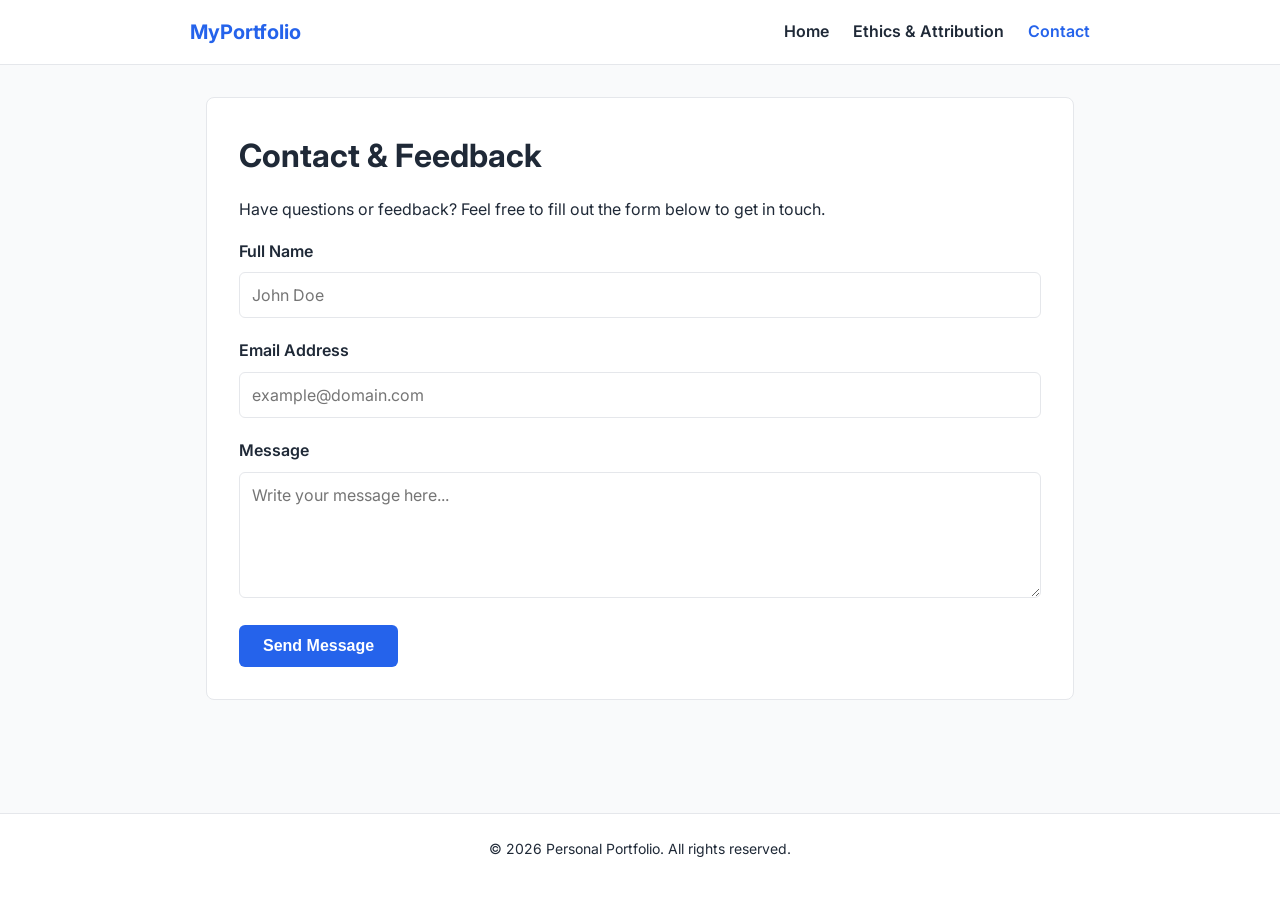
==== contact.html @ 61b8033b "Add files via upload" ====
<!DOCTYPE html>
<html lang="en">
<head>
    <meta charset="UTF-8">
    <meta name="viewport" content="width=device-width, initial-scale=1.0">
    <title>Contact - Personal Portfolio</title>
    <link rel="stylesheet" href="style.css">
</head>
<body>

    <header>
        <nav>
            <a href="index.html" class="logo">MyPortfolio</a>
            <ul>
                <li><a href="index.html">Home</a></li>
                <li><a href="ethics.html">Ethics & Attribution</a></li>
                <li><a href="contact.html" class="active">Contact</a></li>
            </ul>
        </nav>
    </header>

    <main>
        <section class="card">
            <h1>Contact & Feedback</h1>
            <p>Have questions or feedback? Feel free to fill out the form below to get in touch.</p>

            <form action="#" method="post">
                <div class="form-group">
                    <label for="name">Full Name</label>
                    <input type="text" id="name" name="name" placeholder="John Doe" required>
                </div>

                <div class="form-group">
                    <label for="email">Email Address</label>
                    <input type="email" id="email" name="email" placeholder="example@domain.com" required>
                </div>

                <div class="form-group">
                    <label for="message">Message</label>
                    <textarea id="message" name="message" rows="5" placeholder="Write your message here..." required></textarea>
                </div>

                <button type="submit" class="btn">Send Message</button>
            </form>
        </section>
    </main>

    <footer>
        <p>&copy; 2026 Personal Portfolio. All rights reserved.</p>
    </footer>

</body>
</html>
---- style.css ----
/* Google Font import using HTTPS */
@import url('https://fonts.googleapis.com/css2?family=Inter:wght@400;600;700&display=swap');

:root {
    --primary-color: #2563eb;
    --primary-hover: #1d4ed8;
    --text-color: #1f2937;
    --bg-color: #f9fafb;
    --card-bg: #ffffff;
    --border-color: #e5e7eb;
}

* {
    box-sizing: border-box;
    margin: 0;
    padding: 0;
}

body {
    font-family: 'Inter', sans-serif;
    color: var(--text-color);
    background-color: var(--bg-color);
    line-height: 1.6;
    display: flex;
    flex-direction: column;
    min-height: 100vh;
}

header {
    background-color: var(--card-bg);
    border-bottom: 1px solid var(--border-color);
    padding: 1rem 2rem;
}

nav {
    display: flex;
    justify-content: space-between;
    align-items: center;
    max-width: 900px;
    margin: 0 auto;
}

.logo {
    font-size: 1.25rem;
    font-weight: 700;
    color: var(--primary-color);
    text-decoration: none;
}

nav ul {
    display: flex;
    list-style: none;
    gap: 1.5rem;
}

nav a {
    text-decoration: none;
    color: var(--text-color);
    font-weight: 600;
}

nav a:hover,
nav a.active {
    color: var(--primary-color);
}

main {
    max-width: 900px;
    width: 100%;
    margin: 2rem auto;
    padding: 0 1rem;
    flex: 1;
}

.card {
    background: var(--card-bg);
    padding: 2rem;
    border-radius: 8px;
    border: 1px solid var(--border-color);
    margin-bottom: 1.5rem;
}

h1 {
    margin-bottom: 1rem;
    font-size: 2rem;
}

h2 {
    margin-top: 1.5rem;
    margin-bottom: 0.75rem;
    font-size: 1.35rem;
}

p {
    margin-bottom: 1rem;
}

.profile-img {
    width: 150px;
    height: 150px;
    border-radius: 50%;
    object-fit: cover;
    margin-bottom: 1rem;
    border: 3px solid var(--primary-color);
}

ul.attribution-list {
    margin-left: 1.5rem;
    margin-bottom: 1rem;
}

.form-group {
    margin-bottom: 1.25rem;
}

label {
    display: block;
    font-weight: 600;
    margin-bottom: 0.5rem;
}

input, textarea {
    width: 100%;
    padding: 0.75rem;
    border: 1px solid var(--border-color);
    border-radius: 6px;
    font-family: inherit;
    font-size: 1rem;
}

input:focus, textarea:focus {
    outline: 2px solid var(--primary-color);
}

button.btn {
    background-color: var(--primary-color);
    color: #ffffff;
    padding: 0.75rem 1.5rem;
    border: none;
    border-radius: 6px;
    font-weight: 600;
    font-size: 1rem;
    cursor: pointer;
}

button.btn:hover {
    background-color: var(--primary-hover);
}

footer {
    text-align: center;
    padding: 1.5rem;
    background-color: var(--card-bg);
    border-top: 1px solid var(--border-color);
    font-size: 0.875rem;
}
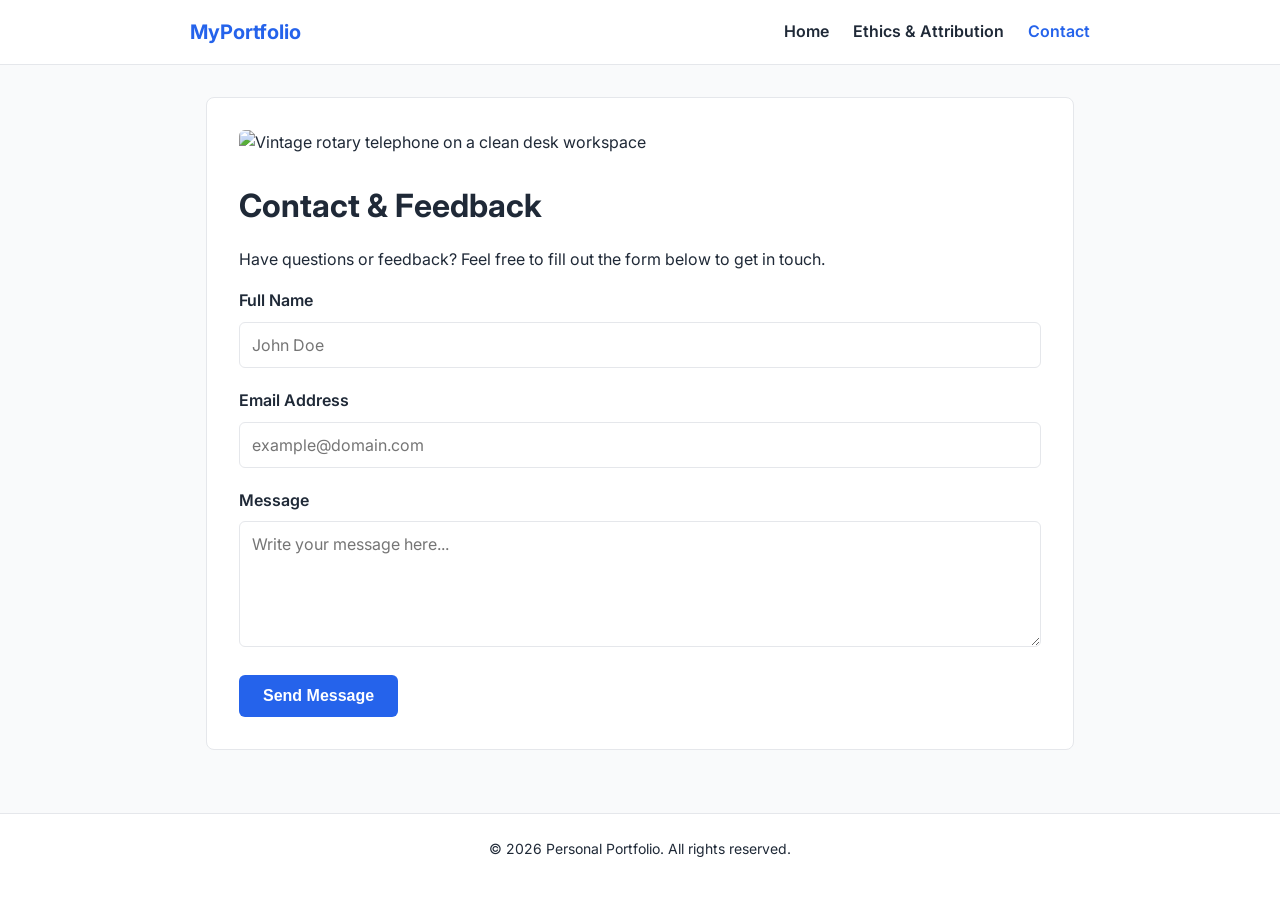
==== commit fb1805da: "Update contact.html" ====
--- a/contact.html
+++ b/contact.html
@@ -21,23 +21,27 @@
 
     <main>
         <section class="card">
+                        <img src="https://images.unsplash.com/photo-1423666639041-f56000c27a9a?auto=format&fit=crop&w=800&q=80" 
+                             alt="Vintage rotary telephone on a clean desk workspace" 
+                             style="width: 100%; max-height: 200px; object-fit: cover; border-radius: 6px; margin-bottom: 1.5rem;">
+
             <h1>Contact & Feedback</h1>
             <p>Have questions or feedback? Feel free to fill out the form below to get in touch.</p>
 
             <form action="#" method="post">
                 <div class="form-group">
                     <label for="name">Full Name</label>
-                    <input type="text" id="name" name="name" placeholder="John Doe" required>
+                    <input type="text" id="name" name="name" placeholder="John Doe" autocomplete="name" required>
                 </div>
 
                 <div class="form-group">
                     <label for="email">Email Address</label>
-                    <input type="email" id="email" name="email" placeholder="example@domain.com" required>
+                    <input type="email" id="email" name="email" placeholder="example@domain.com" autocomplete="email" required>
                 </div>
 
                 <div class="form-group">
                     <label for="message">Message</label>
-                    <textarea id="message" name="message" rows="5" placeholder="Write your message here..." required></textarea>
+                    <textarea id="message" name="message" rows="5" placeholder="Write your message here..." autocomplete="message" required></textarea>
                 </div>
 
                 <button type="submit" class="btn">Send Message</button>
@@ -50,4 +54,4 @@
     </footer>
 
 </body>
-</html>+</html>
